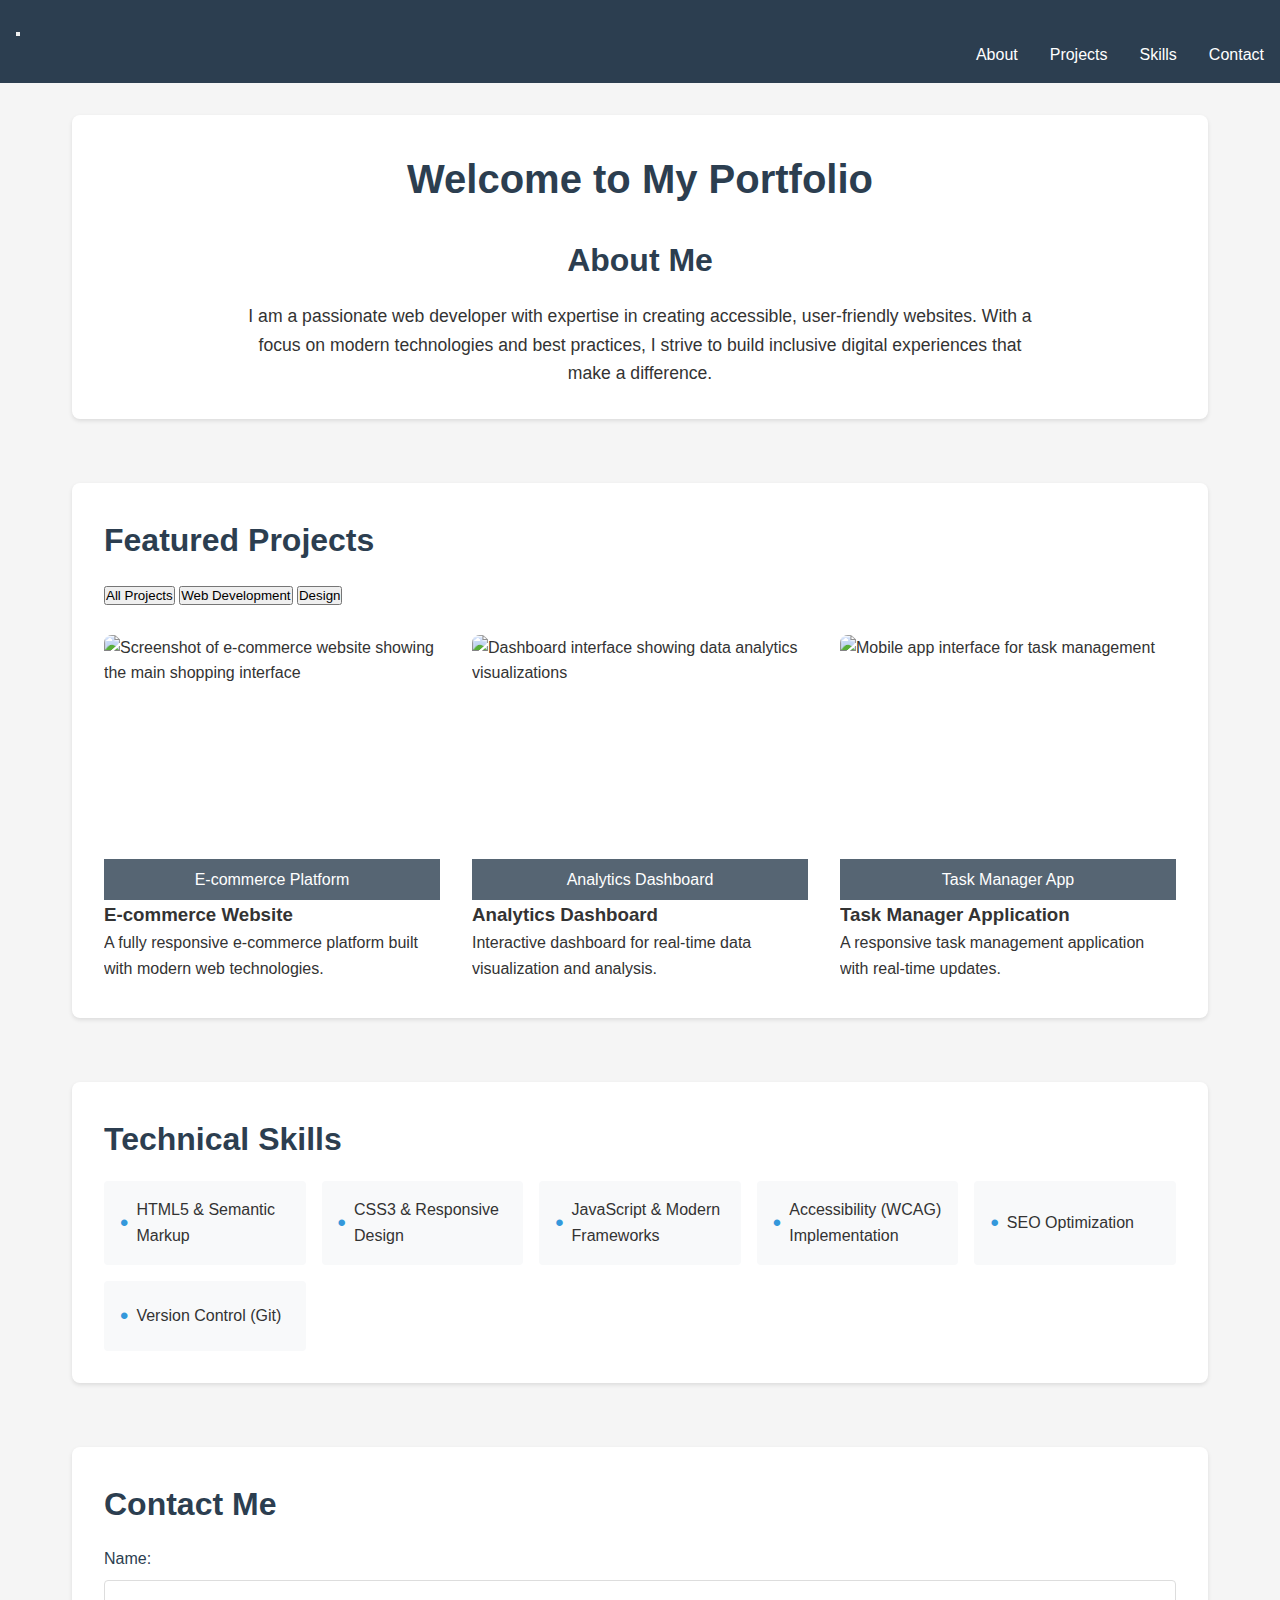
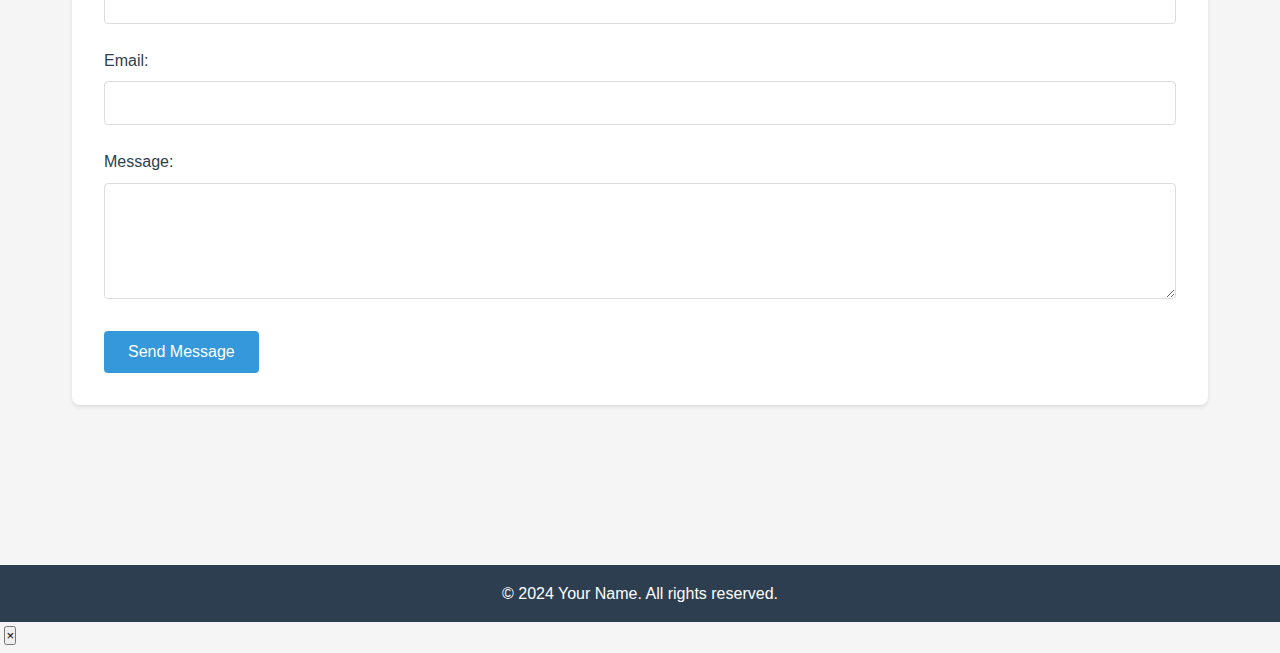
==== intro-to-web-dev/index.html @ b5441ea1 "web dev project started" ====
<!DOCTYPE html>
<html lang="en">
<head>
    <meta charset="UTF-8">
    <meta name="viewport" content="width=device-width, initial-scale=1.0">
    <meta name="description" content="Professional portfolio showcasing web development projects, skills, and experience">
    <title>Your Name - Web Developer Portfolio</title>
    <link rel="stylesheet" href="index.css">
</head>
<body>
    <header role="banner">
        <button class="hamburger" aria-label="Toggle navigation menu" aria-expanded="false">
            <span></span>
            <span></span>
            <span></span>
        </button>
        <nav role="navigation" aria-label="Main navigation">
            <ul>
                <li><a href="#about">About</a></li>
                <li><a href="#projects">Projects</a></li>
                <li><a href="#skills">Skills</a></li>
                <li><a href="#contact">Contact</a></li>
            </ul>
        </nav>
    </header>

    <main role="main">
        <section id="about" class="about-me">
            <h1>Welcome to My Portfolio</h1>
            <article>
                <h2>About Me</h2>
                <p>I am a passionate web developer with expertise in creating accessible, user-friendly websites. With a focus on modern technologies and best practices, I strive to build inclusive digital experiences that make a difference.</p>
            </article>
        </section>

        <section id="projects" class="projects">
            <h2>Featured Projects</h2>
            <div class="project-filters">
                <button class="filter-btn active" data-category="all">All Projects</button>
                <button class="filter-btn" data-category="web">Web Development</button>
                <button class="filter-btn" data-category="design">Design</button>
            </div>
            <div class="project-grid">
                <article class="project" data-category="web">
                    <figure>
                        <img src="project1.jpg" alt="Screenshot of e-commerce website showing the main shopping interface" width="300" height="200">
                        <figcaption>E-commerce Platform</figcaption>
                    </figure>
                    <h3>E-commerce Website</h3>
                    <p>A fully responsive e-commerce platform built with modern web technologies.</p>
                </article>

                <article class="project" data-category="design">
                    <figure>
                        <img src="project2.jpg" alt="Dashboard interface showing data analytics visualizations" width="300" height="200">
                        <figcaption>Analytics Dashboard</figcaption>
                    </figure>
                    <h3>Analytics Dashboard</h3>
                    <p>Interactive dashboard for real-time data visualization and analysis.</p>
                </article>

                <article class="project" data-category="web">
                    <figure>
                        <img src="project3.jpg" alt="Mobile app interface for task management" width="300" height="200">
                        <figcaption>Task Manager App</figcaption>
                    </figure>
                    <h3>Task Manager Application</h3>
                    <p>A responsive task management application with real-time updates.</p>
                </article>
            </div>
        </section>

        <section id="skills" class="skills">
            <h2>Technical Skills</h2>
            <ul>
                <li>HTML5 & Semantic Markup</li>
                <li>CSS3 & Responsive Design</li>
                <li>JavaScript & Modern Frameworks</li>
                <li>Accessibility (WCAG) Implementation</li>
                <li>SEO Optimization</li>
                <li>Version Control (Git)</li>
            </ul>
        </section>

        <section id="contact" class="contact">
            <h2>Contact Me</h2>
            <form action="/submit" method="POST" role="form" aria-label="Contact form">
                <div class="form-group">
                    <label for="name">Name:</label>
                    <input type="text" id="name" name="name" required aria-required="true">
                </div>

                <div class="form-group">
                    <label for="email">Email:</label>
                    <input type="email" id="email" name="email" required aria-required="true">
                </div>

                <div class="form-group">
                    <label for="message">Message:</label>
                    <textarea id="message" name="message" rows="5" required aria-required="true"></textarea>
                </div>

                <button type="submit" class="submit-btn">Send Message</button>
            </form>
        </section>
    </main>

    <footer role="contentinfo">
        <p>&copy; 2024 Your Name. All rights reserved.</p>
    </footer>

    <!-- Scripts -->
    <script src="script.js"></script>
</body>
</html>
---- intro-to-web-dev/index.css ----
/* Reset and Base Styles */
* {
    margin: 0;
    padding: 0;
    box-sizing: border-box;
}

body {
    font-family: 'Segoe UI', Tahoma, Geneva, Verdana, sans-serif;
    line-height: 1.6;
    color: #333;
    background-color: #f5f5f5;
}

/* Header and Navigation */
header {
    background-color: #2c3e50;
    padding: 1rem;
    position: sticky;
    top: 0;
    z-index: 100;
}

nav ul {
    display: flex;
    justify-content: flex-end;
    list-style: none;
    gap: 2rem;
}

nav a {
    color: white;
    text-decoration: none;
    font-weight: 500;
    transition: color 0.3s ease;
}

nav a:hover {
    color: #3498db;
}

/* Main Content Sections */
main {
    max-width: 1200px;
    margin: 0 auto;
    padding: 2rem;
}

section {
    margin-bottom: 4rem;
    padding: 2rem;
    background: white;
    border-radius: 8px;
    box-shadow: 0 2px 4px rgba(0, 0, 0, 0.1);
}

h1 {
    font-size: 2.5rem;
    color: #2c3e50;
    margin-bottom: 1.5rem;
}

h2 {
    font-size: 2rem;
    color: #2c3e50;
    margin-bottom: 1rem;
}

/* About Section */
.about-me {
    text-align: center;
}

.about-me p {
    max-width: 800px;
    margin: 0 auto;
    font-size: 1.1rem;
}

/* Projects Section */
.project-grid {
    display: grid;
    grid-template-columns: repeat(auto-fit, minmax(300px, 1fr));
    gap: 2rem;
    margin-top: 2rem;
}

.project {
    background: #fff;
    border-radius: 8px;
    overflow: hidden;
    transition: transform 0.3s ease;
}

.project:hover {
    transform: translateY(-5px);
}

.project figure {
    position: relative;
    overflow: hidden;
}

.project img {
    width: 100%;
    height: auto;
    display: block;
}

.project figcaption {
    padding: 0.5rem;
    background: rgba(44, 62, 80, 0.8);
    color: white;
    text-align: center;
}

/* Skills Section */
.skills ul {
    display: grid;
    grid-template-columns: repeat(auto-fit, minmax(200px, 1fr));
    gap: 1rem;
    list-style: none;
}

.skills li {
    padding: 1rem;
    background: #f8f9fa;
    border-radius: 4px;
    display: flex;
    align-items: center;
}

.skills li::before {
    content: "•";
    color: #3498db;
    font-size: 1.5rem;
    margin-right: 0.5rem;
}

/* Contact Form */
.form-group {
    margin-bottom: 1.5rem;
}

label {
    display: block;
    margin-bottom: 0.5rem;
    color: #2c3e50;
}

input,
textarea {
    width: 100%;
    padding: 0.75rem;
    border: 1px solid #ddd;
    border-radius: 4px;
    font-size: 1rem;
}

input:focus,
textarea:focus {
    outline: none;
    border-color: #3498db;
    box-shadow: 0 0 0 2px rgba(52, 152, 219, 0.2);
}

.submit-btn {
    background: #3498db;
    color: white;
    padding: 0.75rem 1.5rem;
    border: none;
    border-radius: 4px;
    cursor: pointer;
    font-size: 1rem;
    transition: background-color 0.3s ease;
}

.submit-btn:hover {
    background: #2980b9;
}

/* Footer */
footer {
    background: #2c3e50;
    color: white;
    text-align: center;
    padding: 1rem;
    margin-top: 4rem;
}

/* Responsive Design */
@media screen and (max-width: 768px) {
    /* Navigation */
    nav ul {
        flex-direction: column;
        position: fixed;
        top: 0;
        right: -100%;
        height: 100vh;
        width: 250px;
        background: #2c3e50;
        padding: 2rem;
        transition: right 0.3s ease;
    }

    nav ul.active {
        right: 0;
    }

    /* Hamburger Menu */
    .hamburger {
        display: block;
        position: absolute;
        right: 1rem;
        top: 1rem;
        z-index: 101;
        cursor: pointer;
    }

    /* Sections */
    main {
        padding: 1rem;
    }

    section {
        padding: 1rem;
    }

    h1 {
        font-size: 2rem;
    }

    h2 {
        font-size: 1.5rem;
    }

    .project-grid {
        grid-template-columns: 1fr;
    }
}

/* Cross-browser compatibility */
.project {
    -webkit-transform: translateY(-5px);
    -moz-transform: translateY(-5px);
    -ms-transform: translateY(-5px);
    transform: translateY(-5px);
}

input,
textarea {
    -webkit-appearance: none;
    -moz-appearance: none;
    appearance: none;
}

@supports (display: grid) {
    .project-grid {
        display: grid;
    }
}

@supports not (display: grid) {
    .project-grid {
        display: flex;
        flex-wrap: wrap;
    }

    .project {
        flex: 0 1 calc(50% - 1rem);
        margin: 0.5rem;
    }
}
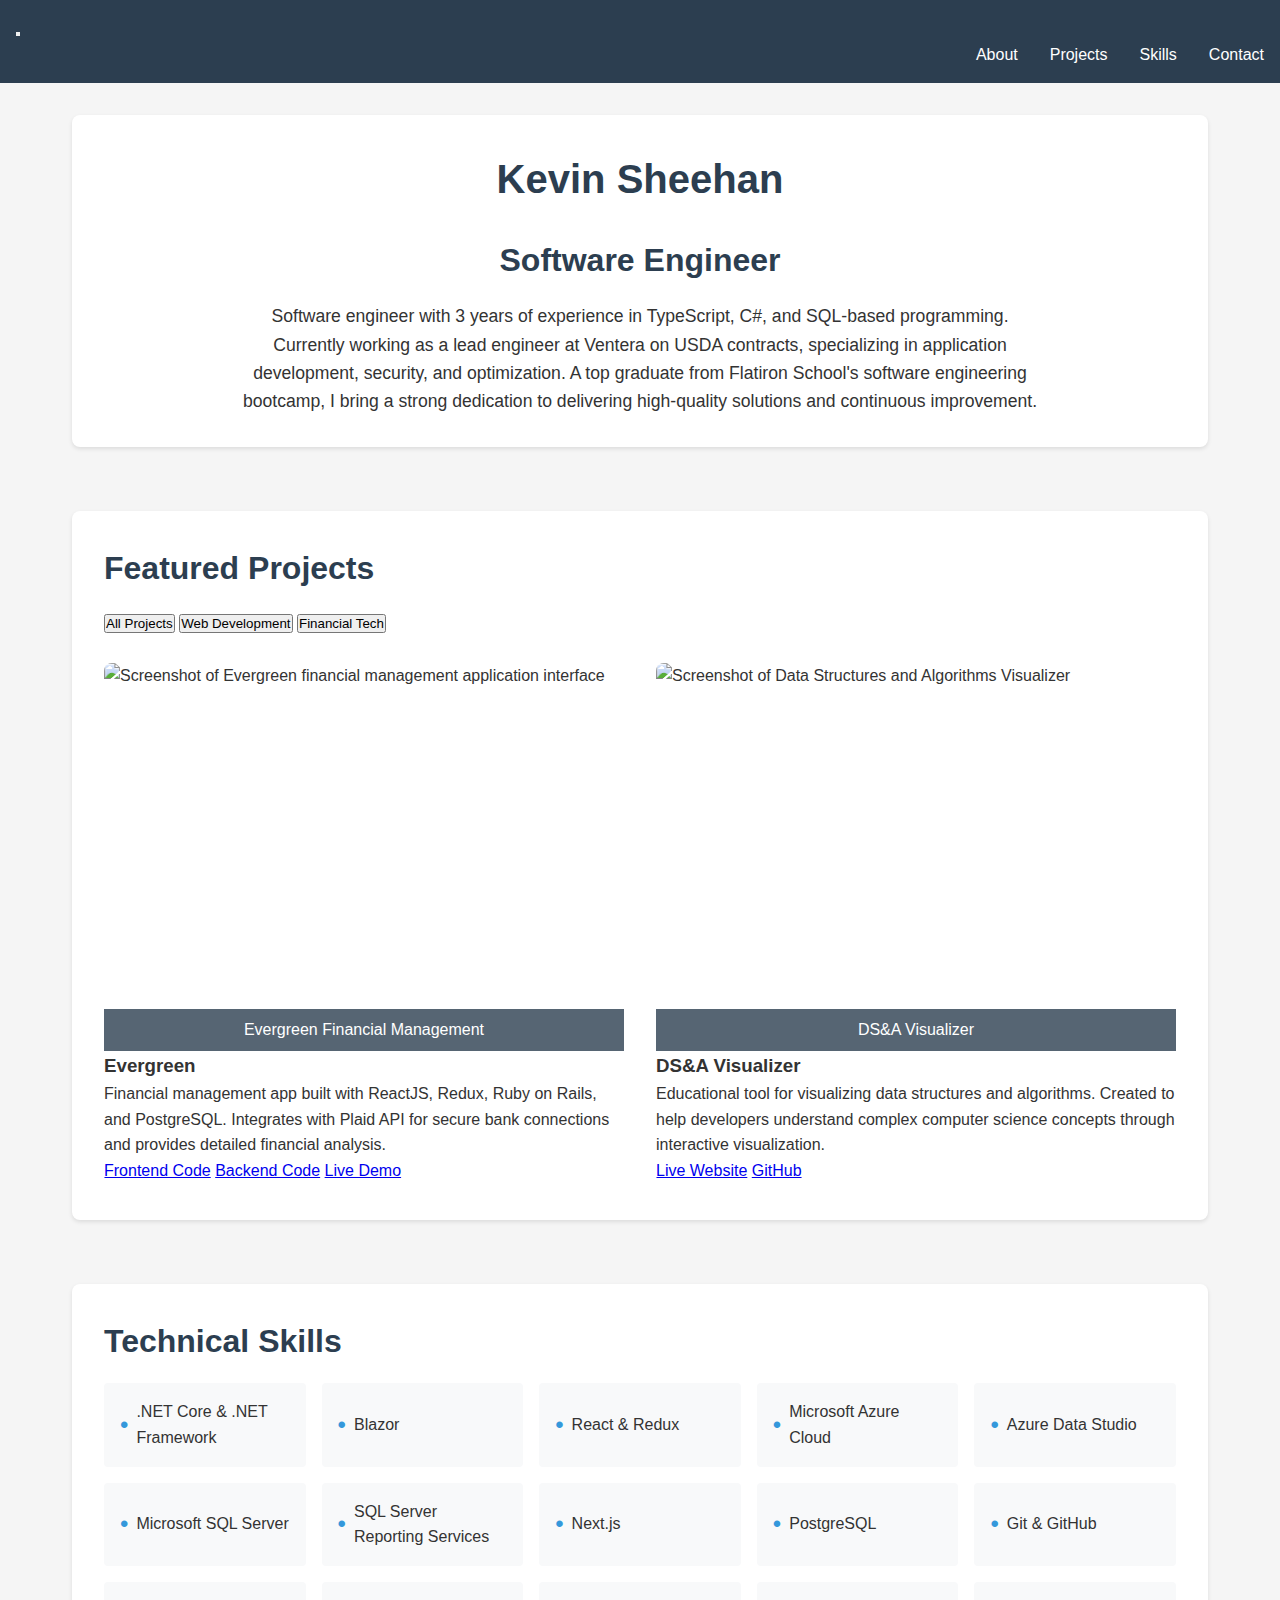
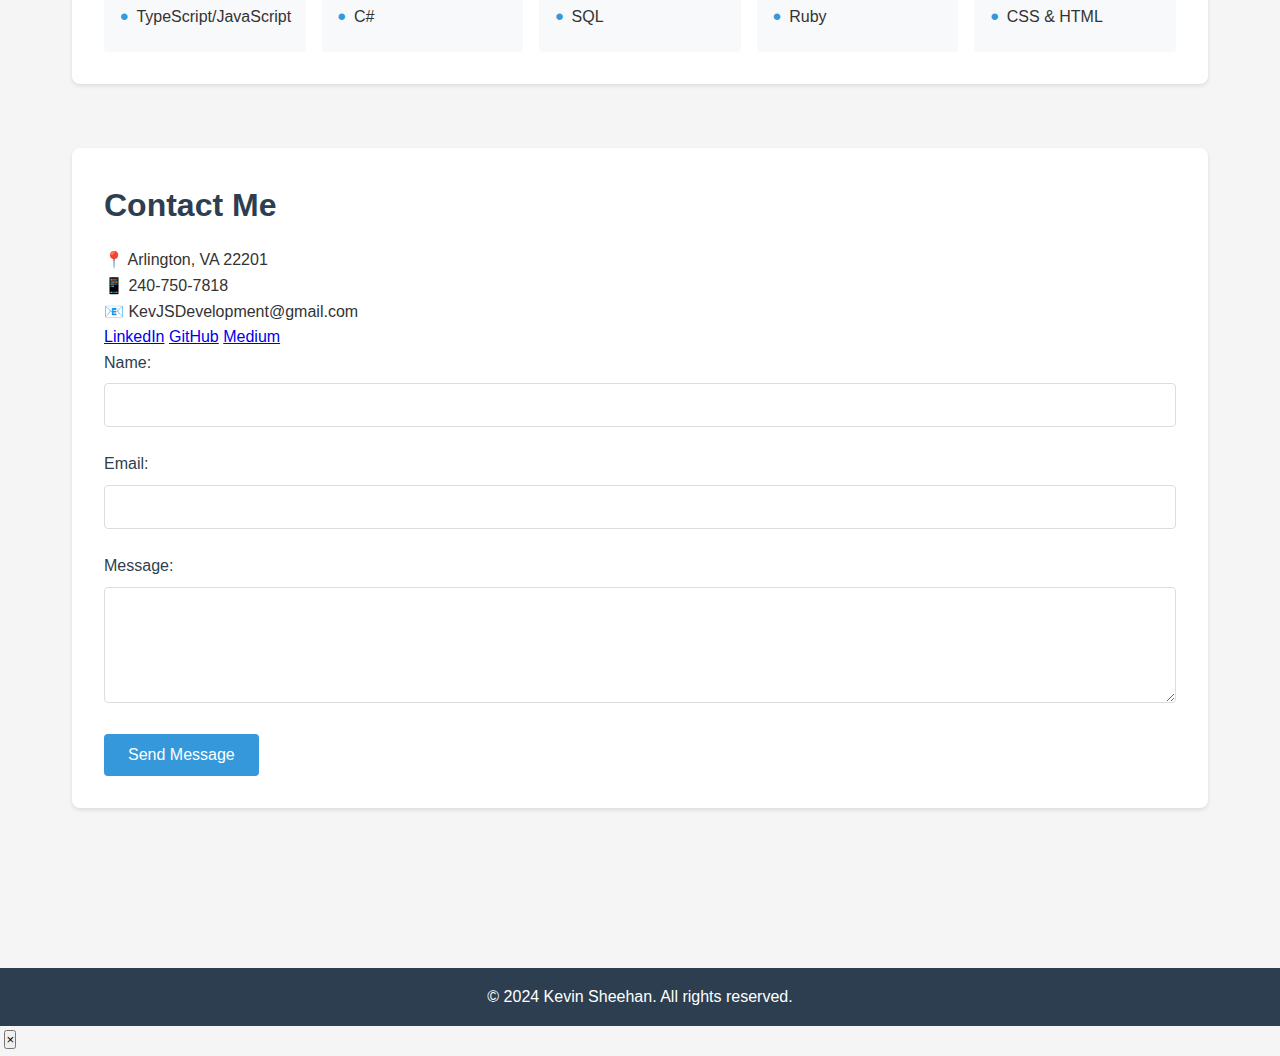
==== commit 15568051: "web dev project done" ====
--- a/intro-to-web-dev/index.html
+++ b/intro-to-web-dev/index.html
@@ -3,8 +3,8 @@
 <head>
     <meta charset="UTF-8">
     <meta name="viewport" content="width=device-width, initial-scale=1.0">
-    <meta name="description" content="Professional portfolio showcasing web development projects, skills, and experience">
-    <title>Your Name - Web Developer Portfolio</title>
+    <meta name="description" content="Kevin Sheehan - Software Engineer Portfolio showcasing expertise in TypeScript, C#, and SQL development">
+    <title>Kevin Sheehan - Software Engineer Portfolio</title>
     <link rel="stylesheet" href="index.css">
 </head>
 <body>
@@ -26,10 +26,10 @@
 
     <main role="main">
         <section id="about" class="about-me">
-            <h1>Welcome to My Portfolio</h1>
+            <h1>Kevin Sheehan</h1>
             <article>
-                <h2>About Me</h2>
-                <p>I am a passionate web developer with expertise in creating accessible, user-friendly websites. With a focus on modern technologies and best practices, I strive to build inclusive digital experiences that make a difference.</p>
+                <h2>Software Engineer</h2>
+                <p>Software engineer with 3 years of experience in TypeScript, C#, and SQL-based programming. Currently working as a lead engineer at Ventera on USDA contracts, specializing in application development, security, and optimization. A top graduate from Flatiron School's software engineering bootcamp, I bring a strong dedication to delivering high-quality solutions and continuous improvement.</p>
             </article>
         </section>
 
@@ -38,34 +38,34 @@
             <div class="project-filters">
                 <button class="filter-btn active" data-category="all">All Projects</button>
                 <button class="filter-btn" data-category="web">Web Development</button>
-                <button class="filter-btn" data-category="design">Design</button>
+                <button class="filter-btn" data-category="finance">Financial Tech</button>
             </div>
             <div class="project-grid">
-                <article class="project" data-category="web">
+                <article class="project" data-category="finance">
                     <figure>
-                        <img src="project1.jpg" alt="Screenshot of e-commerce website showing the main shopping interface" width="300" height="200">
-                        <figcaption>E-commerce Platform</figcaption>
+                        <img src="evergreen.jpg" alt="Screenshot of Evergreen financial management application interface" width="300" height="200">
+                        <figcaption>Evergreen Financial Management</figcaption>
                     </figure>
-                    <h3>E-commerce Website</h3>
-                    <p>A fully responsive e-commerce platform built with modern web technologies.</p>
-                </article>
-
-                <article class="project" data-category="design">
-                    <figure>
-                        <img src="project2.jpg" alt="Dashboard interface showing data analytics visualizations" width="300" height="200">
-                        <figcaption>Analytics Dashboard</figcaption>
-                    </figure>
-                    <h3>Analytics Dashboard</h3>
-                    <p>Interactive dashboard for real-time data visualization and analysis.</p>
+                    <h3>Evergreen</h3>
+                    <p>Financial management app built with ReactJS, Redux, Ruby on Rails, and PostgreSQL. Integrates with Plaid API for secure bank connections and provides detailed financial analysis.</p>
+                    <div class="project-links">
+                        <a href="https://github.com/KevJSDevelopment/Project-Frontend" target="_blank" rel="noopener noreferrer">Frontend Code</a>
+                        <a href="https://github.com/KevJSDevelopment/Project-Backend" target="_blank" rel="noopener noreferrer">Backend Code</a>
+                        <a href="#" target="_blank" rel="noopener noreferrer">Live Demo</a>
+                    </div>
                 </article>
 
                 <article class="project" data-category="web">
                     <figure>
-                        <img src="project3.jpg" alt="Mobile app interface for task management" width="300" height="200">
-                        <figcaption>Task Manager App</figcaption>
+                        <img src="dsa.jpg" alt="Screenshot of Data Structures and Algorithms Visualizer" width="300" height="200">
+                        <figcaption>DS&A Visualizer</figcaption>
                     </figure>
-                    <h3>Task Manager Application</h3>
-                    <p>A responsive task management application with real-time updates.</p>
+                    <h3>DS&A Visualizer</h3>
+                    <p>Educational tool for visualizing data structures and algorithms. Created to help developers understand complex computer science concepts through interactive visualization.</p>
+                    <div class="project-links">
+                        <a href="#" target="_blank" rel="noopener noreferrer">Live Website</a>
+                        <a href="https://github.com/KevJSDevelopment" target="_blank" rel="noopener noreferrer">GitHub</a>
+                    </div>
                 </article>
             </div>
         </section>
@@ -73,17 +73,36 @@
         <section id="skills" class="skills">
             <h2>Technical Skills</h2>
             <ul>
-                <li>HTML5 & Semantic Markup</li>
-                <li>CSS3 & Responsive Design</li>
-                <li>JavaScript & Modern Frameworks</li>
-                <li>Accessibility (WCAG) Implementation</li>
-                <li>SEO Optimization</li>
-                <li>Version Control (Git)</li>
+                <li>.NET Core & .NET Framework</li>
+                <li>Blazor</li>
+                <li>React & Redux</li>
+                <li>Microsoft Azure Cloud</li>
+                <li>Azure Data Studio</li>
+                <li>Microsoft SQL Server</li>
+                <li>SQL Server Reporting Services</li>
+                <li>Next.js</li>
+                <li>PostgreSQL</li>
+                <li>Git & GitHub</li>
+                <li>TypeScript/JavaScript</li>
+                <li>C#</li>
+                <li>SQL</li>
+                <li>Ruby</li>
+                <li>CSS & HTML</li>
             </ul>
         </section>
 
         <section id="contact" class="contact">
             <h2>Contact Me</h2>
+            <div class="contact-info">
+                <p>📍 Arlington, VA 22201</p>
+                <p>📱 240-750-7818</p>
+                <p>📧 KevJSDevelopment@gmail.com</p>
+                <div class="social-links">
+                    <a href="https://linkedin.com/in/kevin-sheehan" target="_blank" rel="noopener noreferrer">LinkedIn</a>
+                    <a href="https://github.com/KevJSDevelopment" target="_blank" rel="noopener noreferrer">GitHub</a>
+                    <a href="https://medium.com/@KevinJSDev" target="_blank" rel="noopener noreferrer">Medium</a>
+                </div>
+            </div>
             <form action="/submit" method="POST" role="form" aria-label="Contact form">
                 <div class="form-group">
                     <label for="name">Name:</label>
@@ -106,7 +125,7 @@
     </main>
 
     <footer role="contentinfo">
-        <p>&copy; 2024 Your Name. All rights reserved.</p>
+        <p>&copy; 2024 Kevin Sheehan. All rights reserved.</p>
     </footer>
 
     <!-- Scripts -->
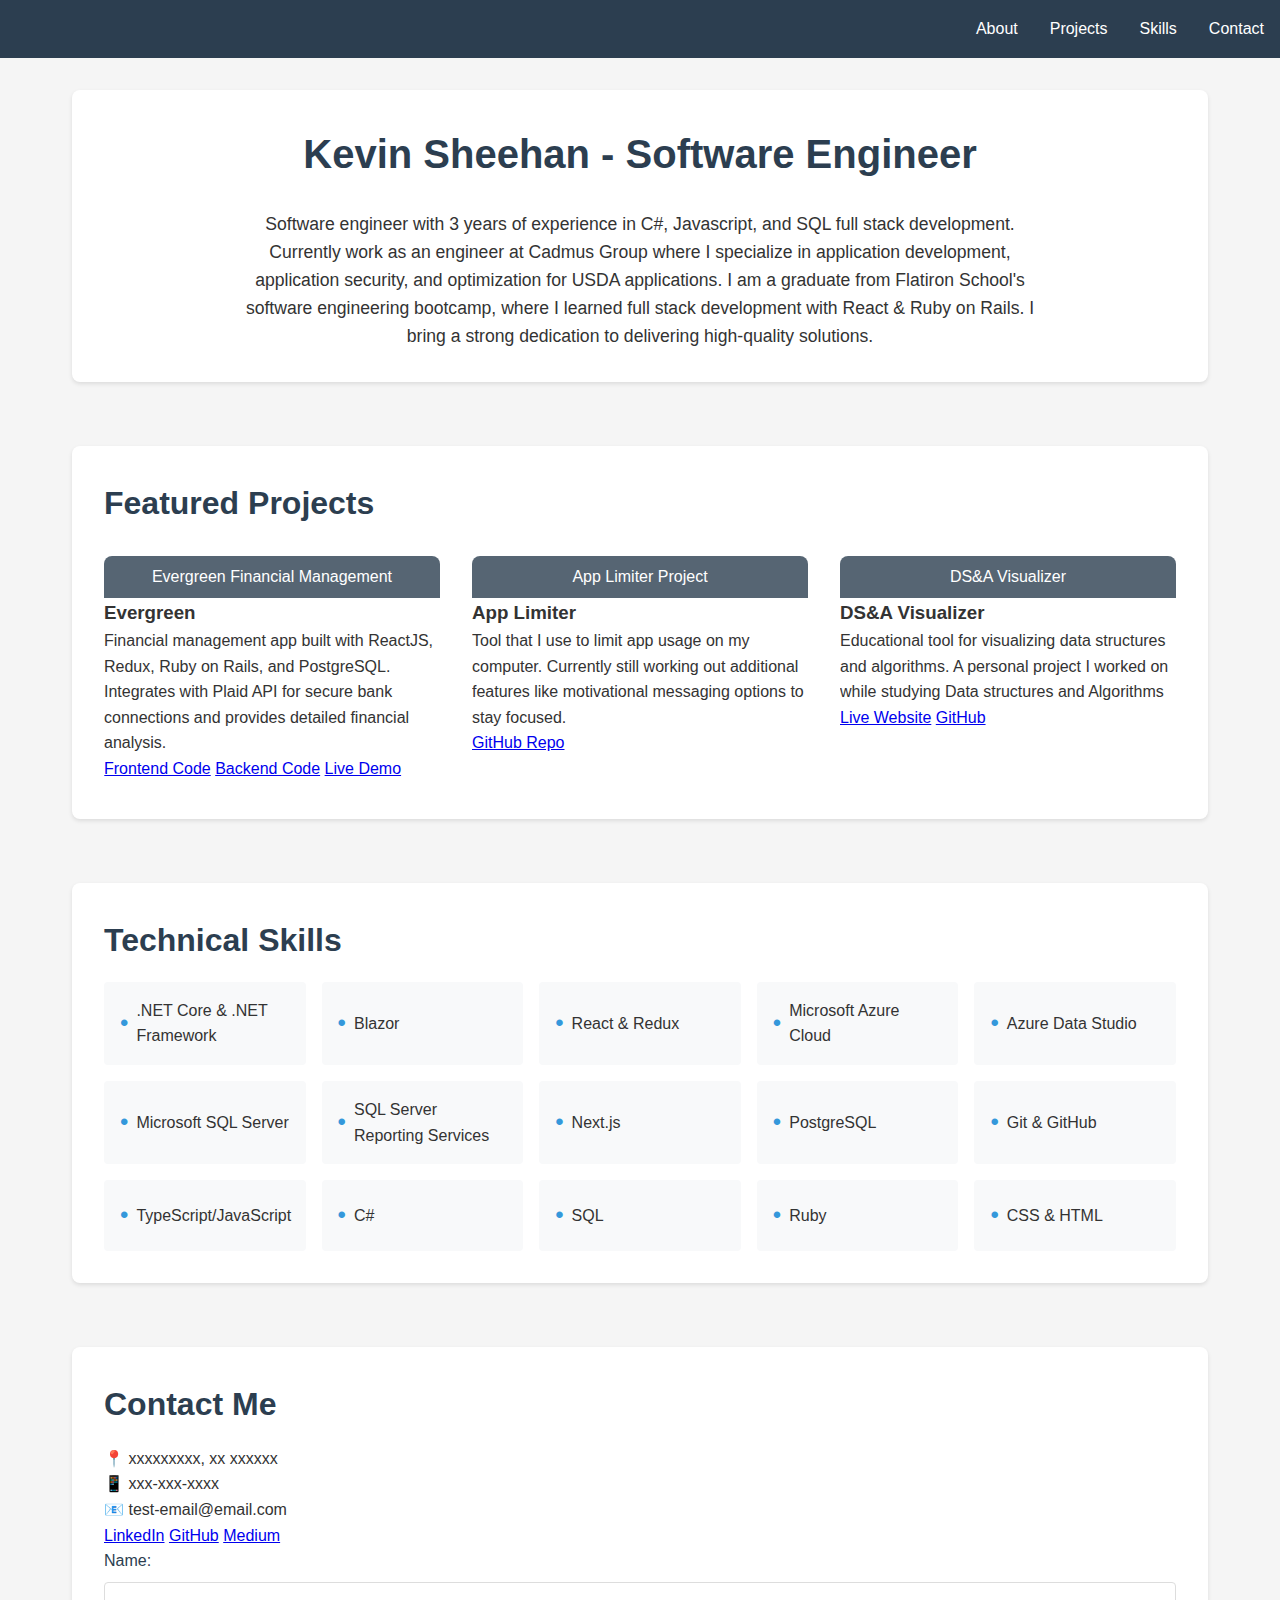
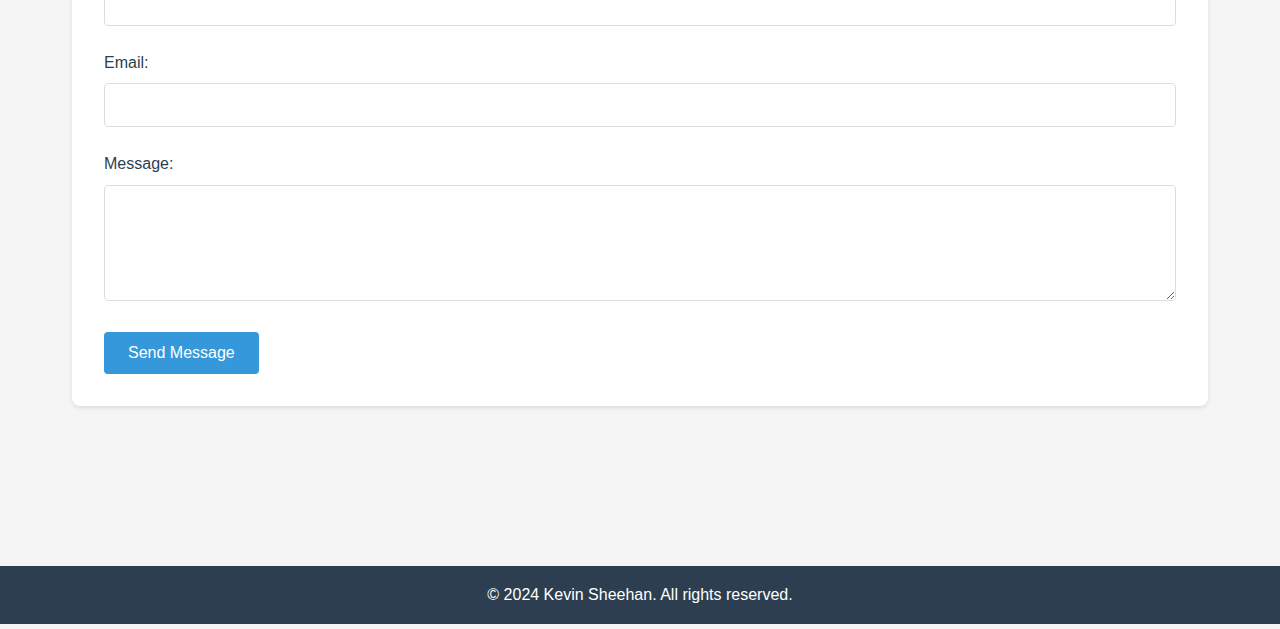
==== commit 581ad002: "updated with my info" ====
--- a/intro-to-web-dev/index.html
+++ b/intro-to-web-dev/index.html
@@ -9,11 +9,6 @@
 </head>
 <body>
     <header role="banner">
-        <button class="hamburger" aria-label="Toggle navigation menu" aria-expanded="false">
-            <span></span>
-            <span></span>
-            <span></span>
-        </button>
         <nav role="navigation" aria-label="Main navigation">
             <ul>
                 <li><a href="#about">About</a></li>
@@ -26,45 +21,51 @@
 
     <main role="main">
         <section id="about" class="about-me">
-            <h1>Kevin Sheehan</h1>
+            <h1>Kevin Sheehan - Software Engineer</h1>
             <article>
-                <h2>Software Engineer</h2>
-                <p>Software engineer with 3 years of experience in TypeScript, C#, and SQL-based programming. Currently working as a lead engineer at Ventera on USDA contracts, specializing in application development, security, and optimization. A top graduate from Flatiron School's software engineering bootcamp, I bring a strong dedication to delivering high-quality solutions and continuous improvement.</p>
+                <p>
+                    Software engineer with 3 years of experience in C#, Javascript, and SQL full stack development. 
+                    Currently work as an engineer at Cadmus Group where I specialize in application development, application security, and optimization for USDA applications. 
+                    I am a graduate from Flatiron School's software engineering bootcamp, where I learned full stack development with React & Ruby on Rails. 
+                    I bring a strong dedication to delivering high-quality solutions.
+                </p>
             </article>
         </section>
 
         <section id="projects" class="projects">
             <h2>Featured Projects</h2>
-            <div class="project-filters">
-                <button class="filter-btn active" data-category="all">All Projects</button>
-                <button class="filter-btn" data-category="web">Web Development</button>
-                <button class="filter-btn" data-category="finance">Financial Tech</button>
-            </div>
             <div class="project-grid">
                 <article class="project" data-category="finance">
                     <figure>
-                        <img src="evergreen.jpg" alt="Screenshot of Evergreen financial management application interface" width="300" height="200">
                         <figcaption>Evergreen Financial Management</figcaption>
                     </figure>
                     <h3>Evergreen</h3>
                     <p>Financial management app built with ReactJS, Redux, Ruby on Rails, and PostgreSQL. Integrates with Plaid API for secure bank connections and provides detailed financial analysis.</p>
                     <div class="project-links">
-                        <a href="https://github.com/KevJSDevelopment/Project-Frontend" target="_blank" rel="noopener noreferrer">Frontend Code</a>
-                        <a href="https://github.com/KevJSDevelopment/Project-Backend" target="_blank" rel="noopener noreferrer">Backend Code</a>
-                        <a href="#" target="_blank" rel="noopener noreferrer">Live Demo</a>
+                        <a href="https://github.com/KevJSDevelopment/Financial-app-frontend" target="_blank" rel="noopener noreferrer">Frontend Code</a>
+                        <a href="https://github.com/KevJSDevelopment/Financial-app-backend" target="_blank" rel="noopener noreferrer">Backend Code</a>
+                        <a href="https://www.youtube.com/watch?v=oEBUdqmVaU0" target="_blank" rel="noopener noreferrer">Live Demo</a>
                     </div>
                 </article>
-
                 <article class="project" data-category="web">
                     <figure>
-                        <img src="dsa.jpg" alt="Screenshot of Data Structures and Algorithms Visualizer" width="300" height="200">
+                        <figcaption>App Limiter Project</figcaption>
+                    </figure>
+                    <h3>App Limiter</h3>
+                    <p>Tool that I use to limit app usage on my computer. Currently still working out additional features like motivational messaging options to stay focused.</p>
+                    <div class="project-links">
+                        <a href="https://github.com/KevJSDevelopment/AppLimiter" target="_blank" rel="noopener noreferrer">GitHub Repo</a>
+                    </div>
+                </article>
+                <article class="project" data-category="web">
+                    <figure>
                         <figcaption>DS&A Visualizer</figcaption>
                     </figure>
                     <h3>DS&A Visualizer</h3>
-                    <p>Educational tool for visualizing data structures and algorithms. Created to help developers understand complex computer science concepts through interactive visualization.</p>
+                    <p>Educational tool for visualizing data structures and algorithms. A personal project I worked on while studying Data structures and Algorithms</p>
                     <div class="project-links">
-                        <a href="#" target="_blank" rel="noopener noreferrer">Live Website</a>
-                        <a href="https://github.com/KevJSDevelopment" target="_blank" rel="noopener noreferrer">GitHub</a>
+                        <a href="https://data-structure-and-algorithm-visualizer-cugc9ytlt.vercel.app/" target="_blank" rel="noopener noreferrer">Live Website</a>
+                        <a href="https://github.com/KevJSDevelopment/DataStructure-and-Algorithm-Visualizer/tree/main" target="_blank" rel="noopener noreferrer">GitHub</a>
                     </div>
                 </article>
             </div>
@@ -94,11 +95,11 @@
         <section id="contact" class="contact">
             <h2>Contact Me</h2>
             <div class="contact-info">
-                <p>📍 Arlington, VA 22201</p>
-                <p>📱 240-750-7818</p>
-                <p>📧 KevJSDevelopment@gmail.com</p>
+                <p>📍 xxxxxxxxx, xx xxxxxx</p>
+                <p>📱 xxx-xxx-xxxx</p>
+                <p>📧 test-email@email.com</p>
                 <div class="social-links">
-                    <a href="https://linkedin.com/in/kevin-sheehan" target="_blank" rel="noopener noreferrer">LinkedIn</a>
+                    <a href="https://linkedin.com/in/kevin-j-sheehan/" target="_blank" rel="noopener noreferrer">LinkedIn</a>
                     <a href="https://github.com/KevJSDevelopment" target="_blank" rel="noopener noreferrer">GitHub</a>
                     <a href="https://medium.com/@KevinJSDev" target="_blank" rel="noopener noreferrer">Medium</a>
                 </div>
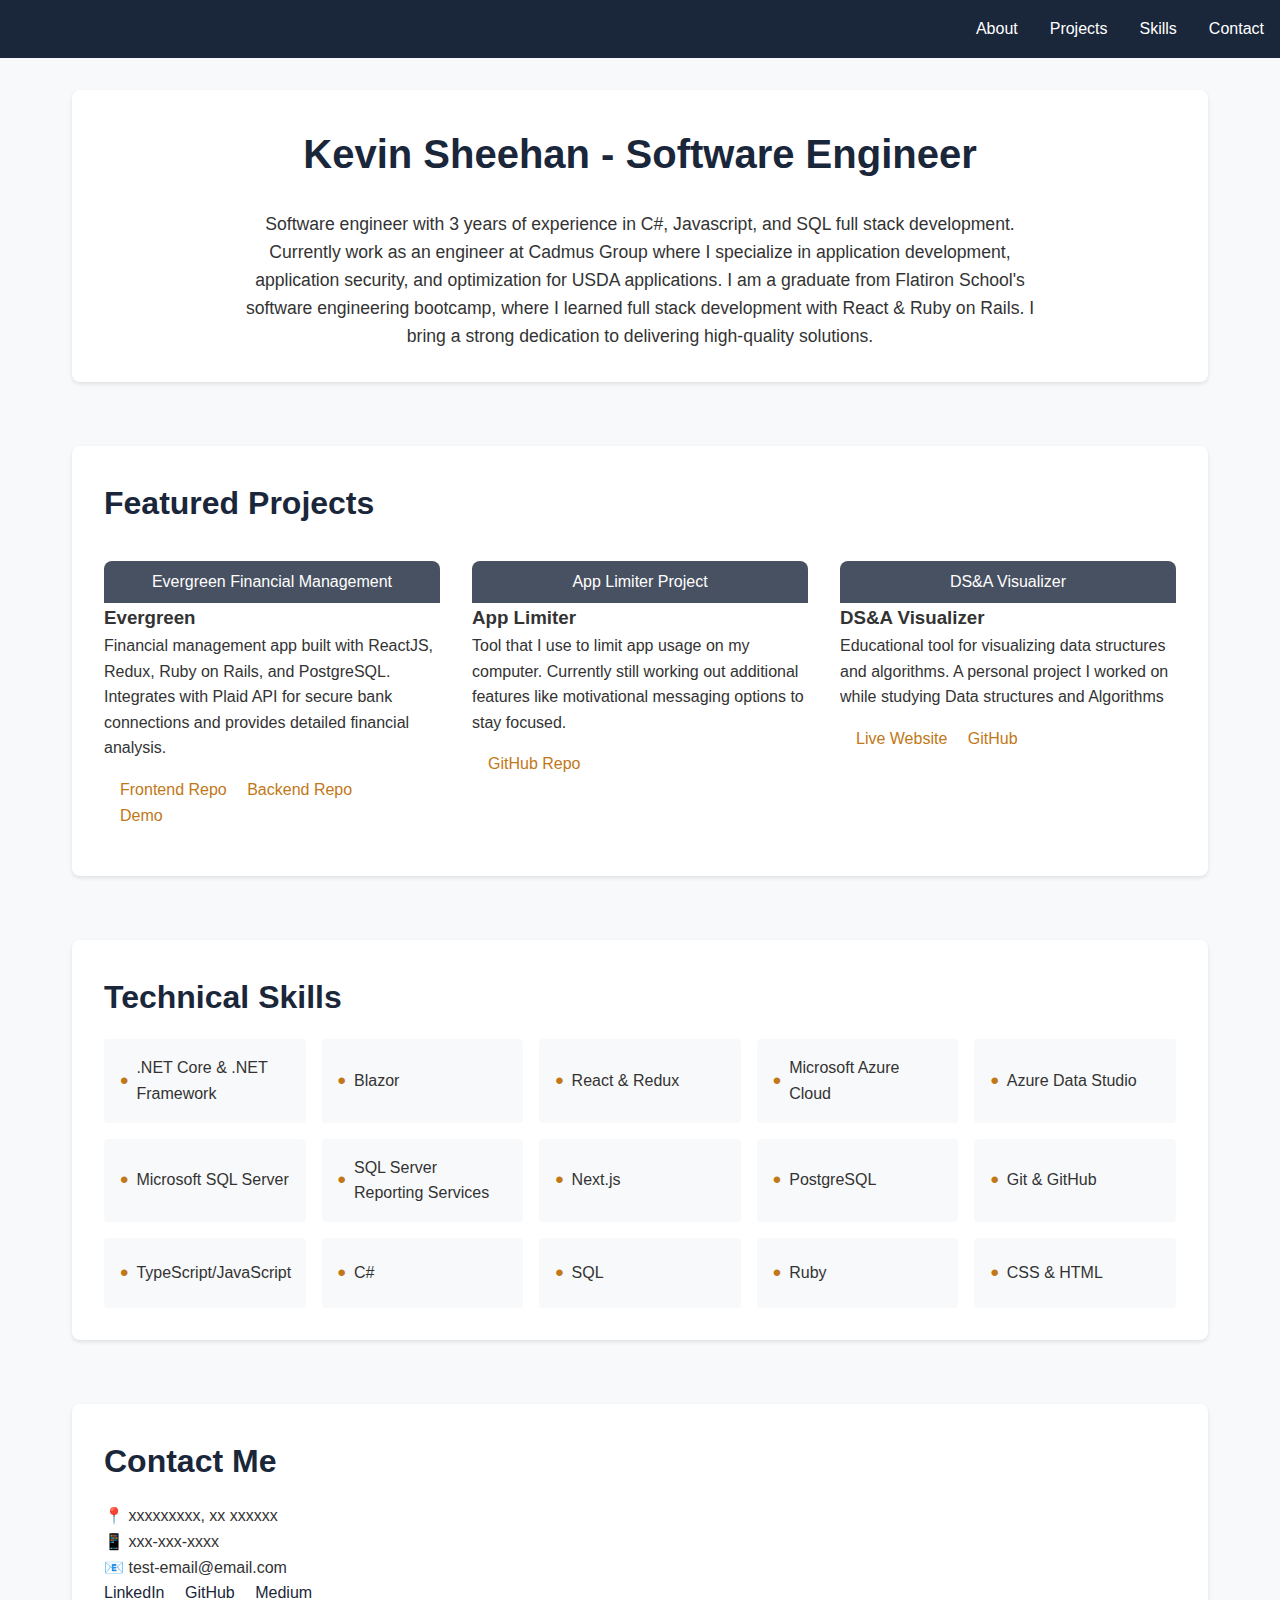
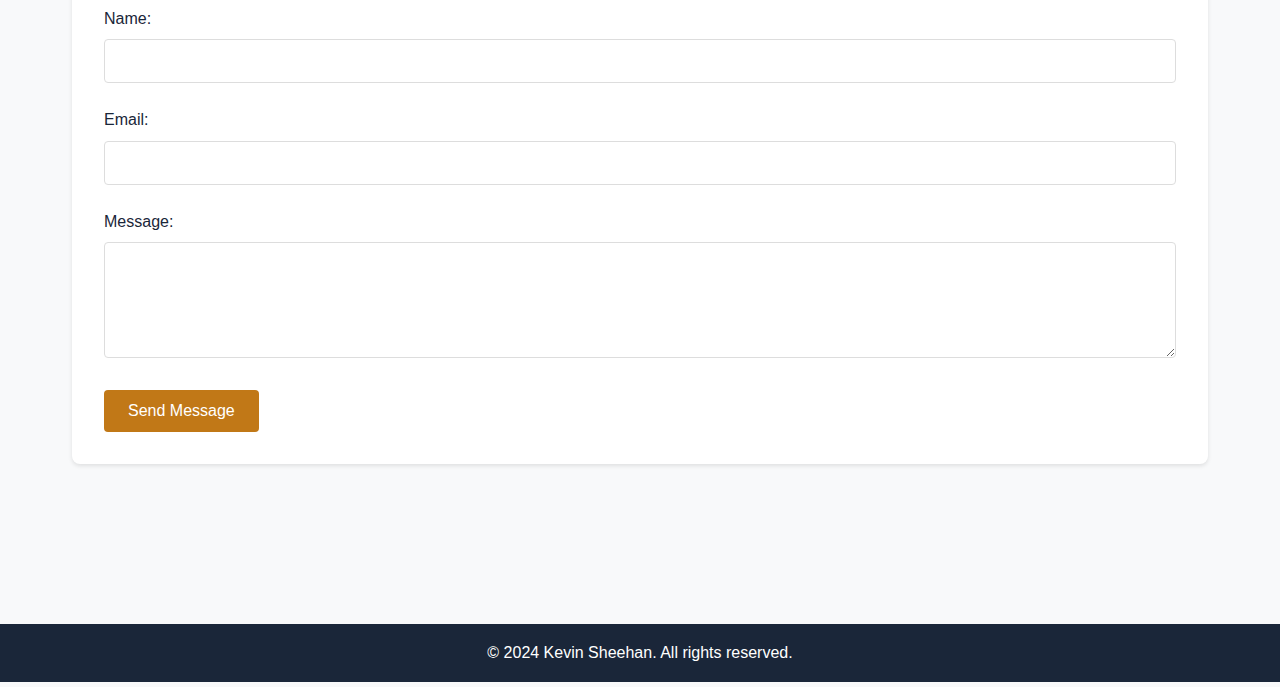
==== commit 76a33d59: "updated styling + color scheme" ====
--- a/intro-to-web-dev/index.html
+++ b/intro-to-web-dev/index.html
@@ -42,9 +42,9 @@
                     <h3>Evergreen</h3>
                     <p>Financial management app built with ReactJS, Redux, Ruby on Rails, and PostgreSQL. Integrates with Plaid API for secure bank connections and provides detailed financial analysis.</p>
                     <div class="project-links">
-                        <a href="https://github.com/KevJSDevelopment/Financial-app-frontend" target="_blank" rel="noopener noreferrer">Frontend Code</a>
-                        <a href="https://github.com/KevJSDevelopment/Financial-app-backend" target="_blank" rel="noopener noreferrer">Backend Code</a>
-                        <a href="https://www.youtube.com/watch?v=oEBUdqmVaU0" target="_blank" rel="noopener noreferrer">Live Demo</a>
+                        <a href="https://github.com/KevJSDevelopment/Financial-app-frontend" target="_blank" rel="noopener noreferrer">Frontend Repo</a>
+                        <a href="https://github.com/KevJSDevelopment/Financial-app-backend" target="_blank" rel="noopener noreferrer">Backend Repo</a>
+                        <a href="https://www.youtube.com/watch?v=oEBUdqmVaU0" target="_blank" rel="noopener noreferrer">Demo</a>
                     </div>
                 </article>
                 <article class="project" data-category="web">
--- a/intro-to-web-dev/index.css
+++ b/intro-to-web-dev/index.css
@@ -9,12 +9,12 @@
     font-family: 'Segoe UI', Tahoma, Geneva, Verdana, sans-serif;
     line-height: 1.6;
     color: #333;
-    background-color: #f5f5f5;
+    background-color: #F8F9FA;
 }
 
 /* Header and Navigation */
 header {
-    background-color: #2c3e50;
+    background-color: #1A2639;    /* Updated to deep navy */
     padding: 1rem;
     position: sticky;
     top: 0;
@@ -36,7 +36,7 @@
 }
 
 nav a:hover {
-    color: #3498db;
+    color: #C17817;    /* Updated to warm gold */
 }
 
 /* Main Content Sections */
@@ -56,13 +56,13 @@
 
 h1 {
     font-size: 2.5rem;
-    color: #2c3e50;
+    color: #1A2639;    /* Updated to deep navy */
     margin-bottom: 1.5rem;
 }
 
 h2 {
     font-size: 2rem;
-    color: #2c3e50;
+    color: #1A2639;    /* Updated to deep navy */
     margin-bottom: 1rem;
 }
 
@@ -109,7 +109,7 @@
 
 .project figcaption {
     padding: 0.5rem;
-    background: rgba(44, 62, 80, 0.8);
+    background: rgba(26, 38, 57, 0.8);    /* Updated to semi-transparent navy */
     color: white;
     text-align: center;
 }
@@ -124,7 +124,7 @@
 
 .skills li {
     padding: 1rem;
-    background: #f8f9fa;
+    background: #F8F9FA;
     border-radius: 4px;
     display: flex;
     align-items: center;
@@ -132,7 +132,7 @@
 
 .skills li::before {
     content: "•";
-    color: #3498db;
+    color: #C17817;    /* Updated to warm gold */
     font-size: 1.5rem;
     margin-right: 0.5rem;
 }
@@ -145,7 +145,7 @@
 label {
     display: block;
     margin-bottom: 0.5rem;
-    color: #2c3e50;
+    color: #1A2639;    /* Updated to deep navy */
 }
 
 input,
@@ -160,12 +160,12 @@
 input:focus,
 textarea:focus {
     outline: none;
-    border-color: #3498db;
-    box-shadow: 0 0 0 2px rgba(52, 152, 219, 0.2);
+    border-color: #C17817;    /* Updated to warm gold */
+    box-shadow: 0 0 0 2px rgba(193, 120, 23, 0.2);    /* Updated to warm gold with opacity */
 }
 
 .submit-btn {
-    background: #3498db;
+    background: #C17817;    /* Updated to warm gold */
     color: white;
     padding: 0.75rem 1.5rem;
     border: none;
@@ -176,16 +176,46 @@
 }
 
 .submit-btn:hover {
-    background: #2980b9;
+    background: #E69119;    /* Updated to lighter gold */
 }
 
 /* Footer */
 footer {
-    background: #2c3e50;
+    background: #1A2639;    /* Updated to deep navy */
     color: white;
     text-align: center;
     padding: 1rem;
     margin-top: 4rem;
+}
+
+/* Project Links */
+.project-links {
+    padding: 1rem;
+}
+
+.project-links a {
+    color: #C17817;    /* Updated to warm gold */
+    text-decoration: none;
+    margin-right: 1rem;
+    font-weight: 500;
+    transition: color 0.3s ease;
+}
+
+.project-links a:hover {
+    color: #E69119;    /* Updated to lighter gold */
+}
+
+/* Social Links */
+.social-links a {
+    color: #1A2639;    /* Updated to deep navy */
+    text-decoration: none;
+    margin-right: 1rem;
+    font-weight: 500;
+    transition: color 0.3s ease;
+}
+
+.social-links a:hover {
+    color: #C17817;    /* Updated to warm gold */
 }
 
 /* Responsive Design */
@@ -198,23 +228,13 @@
         right: -100%;
         height: 100vh;
         width: 250px;
-        background: #2c3e50;
+        background: #1A2639;    /* Updated to deep navy */
         padding: 2rem;
         transition: right 0.3s ease;
     }
 
     nav ul.active {
         right: 0;
-    }
-
-    /* Hamburger Menu */
-    .hamburger {
-        display: block;
-        position: absolute;
-        right: 1rem;
-        top: 1rem;
-        z-index: 101;
-        cursor: pointer;
     }
 
     /* Sections */
@@ -237,37 +257,4 @@
     .project-grid {
         grid-template-columns: 1fr;
     }
-}
-
-/* Cross-browser compatibility */
-.project {
-    -webkit-transform: translateY(-5px);
-    -moz-transform: translateY(-5px);
-    -ms-transform: translateY(-5px);
-    transform: translateY(-5px);
-}
-
-input,
-textarea {
-    -webkit-appearance: none;
-    -moz-appearance: none;
-    appearance: none;
-}
-
-@supports (display: grid) {
-    .project-grid {
-        display: grid;
-    }
-}
-
-@supports not (display: grid) {
-    .project-grid {
-        display: flex;
-        flex-wrap: wrap;
-    }
-
-    .project {
-        flex: 0 1 calc(50% - 1rem);
-        margin: 0.5rem;
-    }
 }